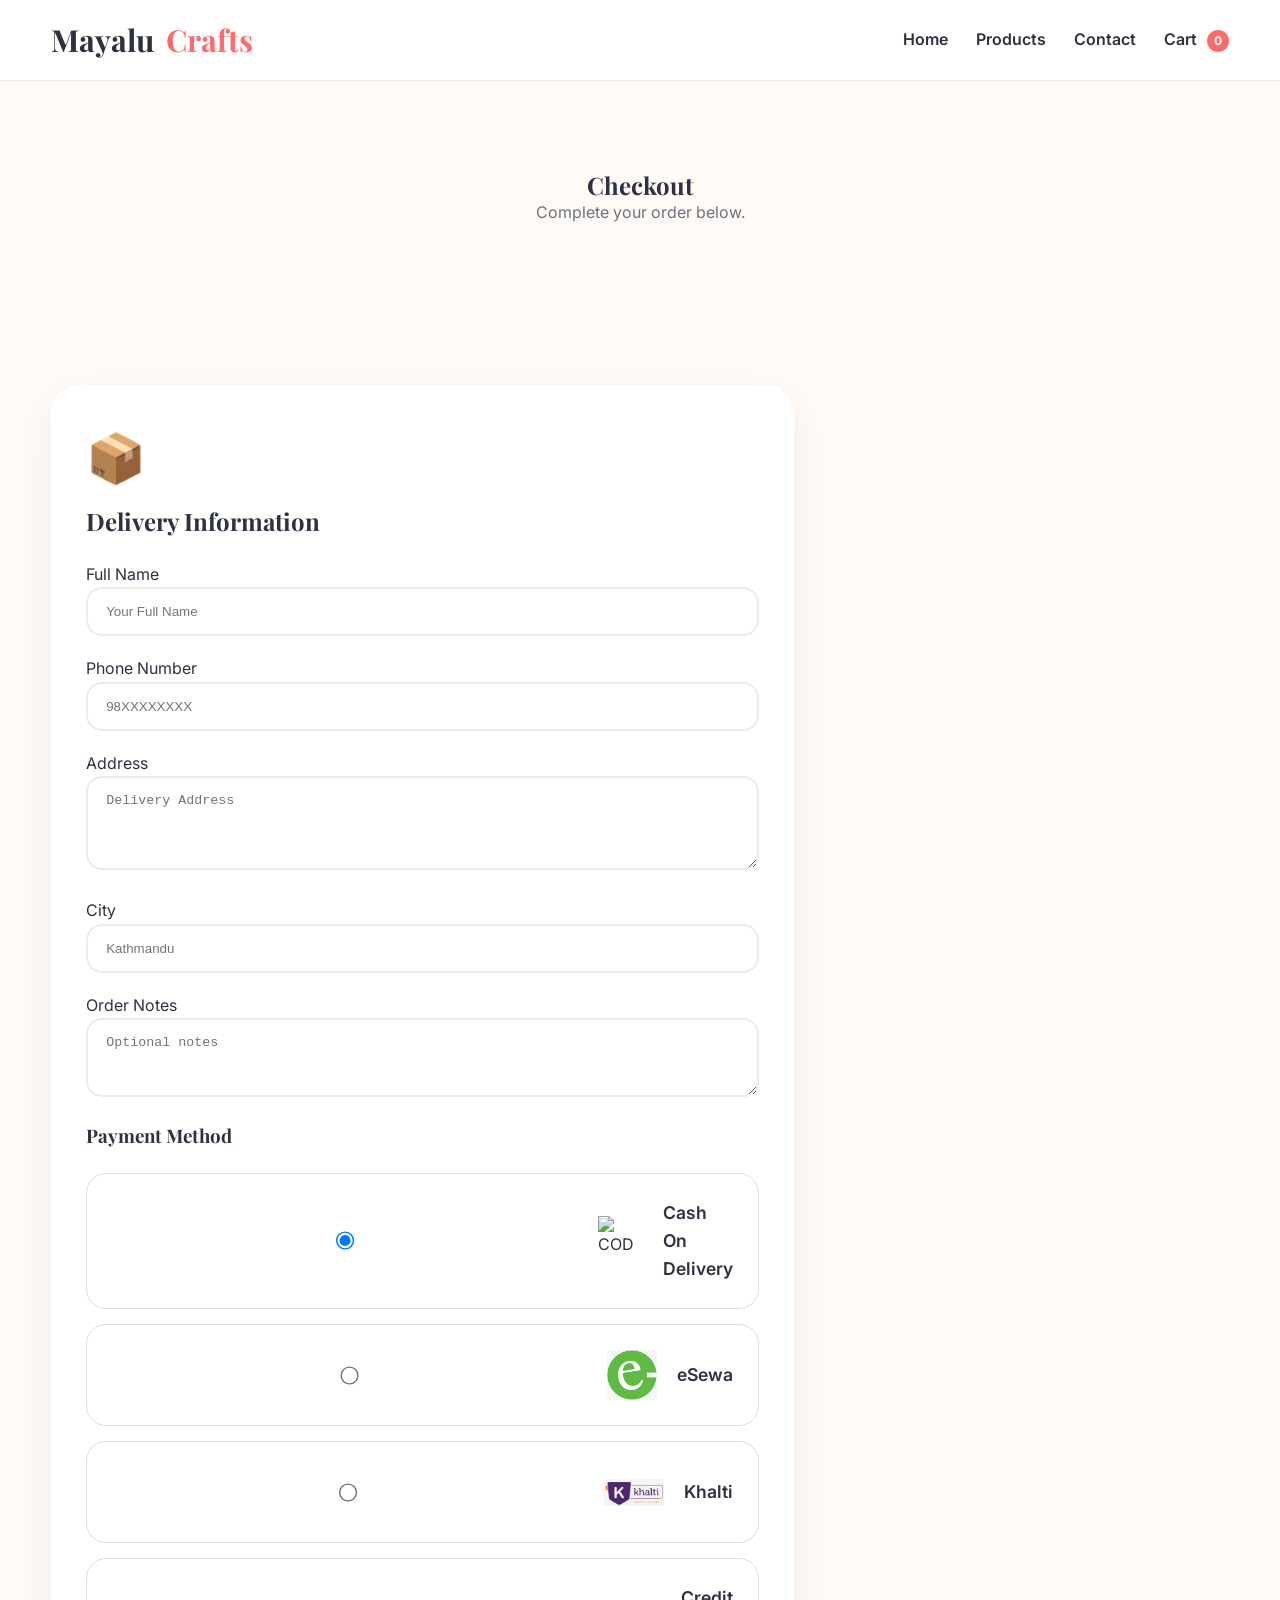
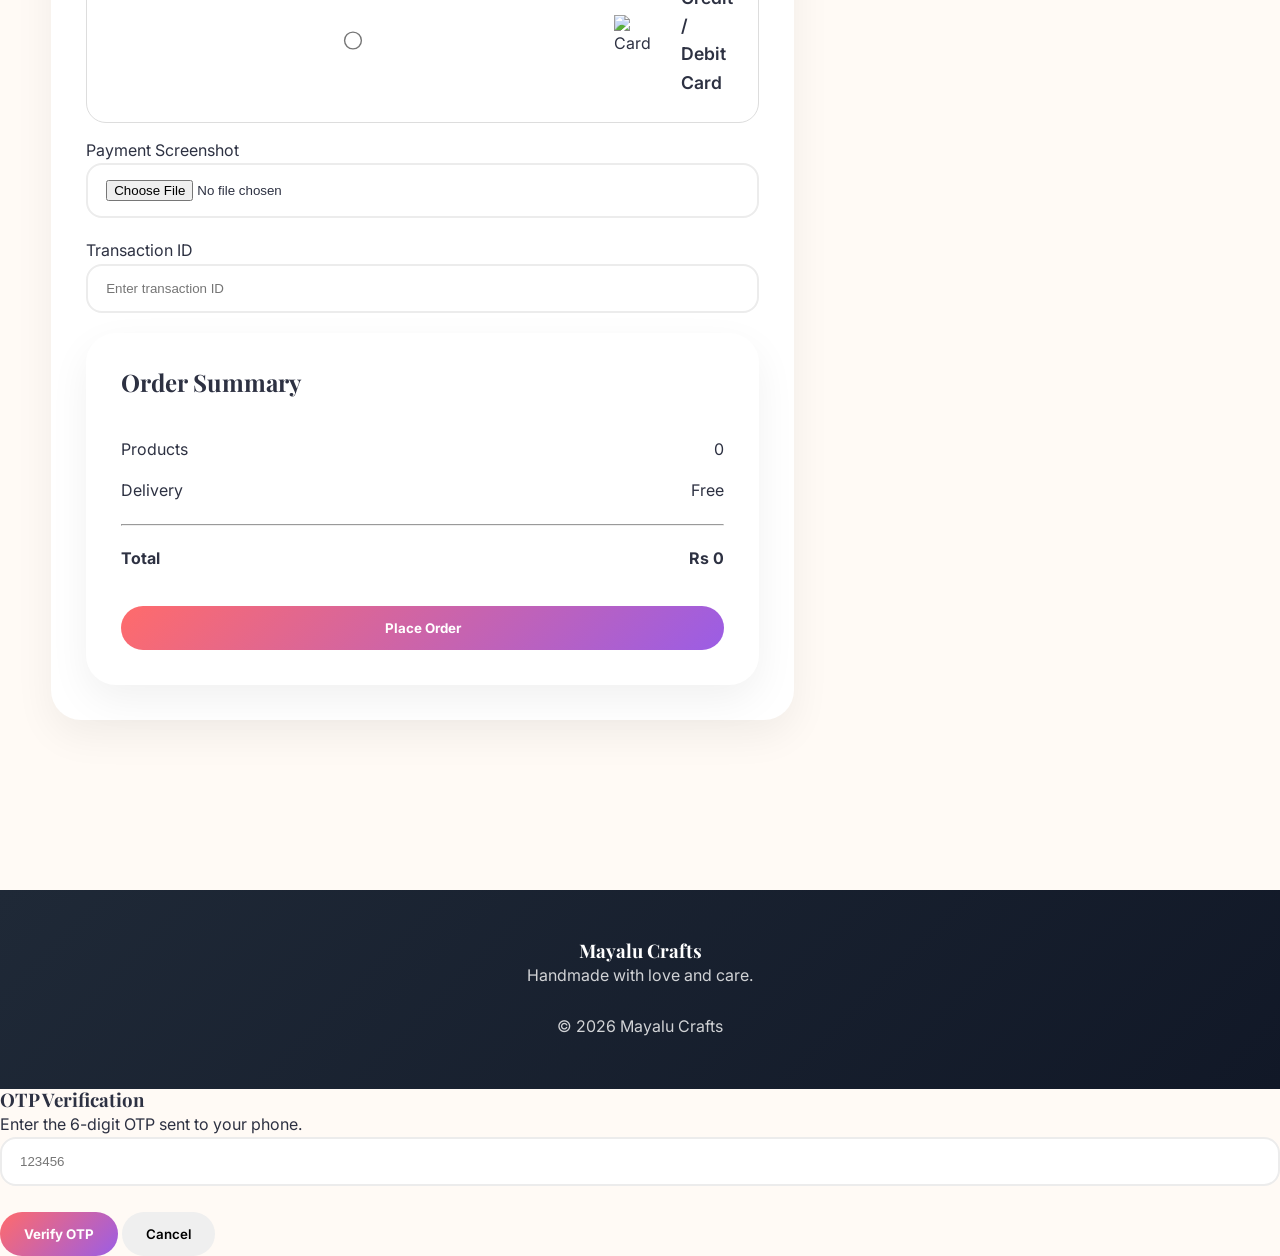
==== checkout.html @ 8ab638b1 "checkout.html" ====
<!DOCTYPE html>
<html lang="en">

<head>

    <meta charset="UTF-8">
    <meta name="viewport" content="width=device-width, initial-scale=1.0">

    <title>Checkout | Mayalu Crafts</title>

    <link rel="stylesheet" href="css/style.css">

</head>

<body>

<!-- HEADER -->

<header>

    <div class="container navbar">

        <a href="index.html" class="logo">
            Mayalu <span>Crafts</span>
        </a>

        <nav class="nav-links">

            <a href="index.html">Home</a>
            <a href="products.html">Products</a>
            <a href="contact.html">Contact</a>

            <a href="cart.html">
                Cart
                <span class="cart-count">0</span>
            </a>

        </nav>

    </div>

</header>

<!-- TITLE -->

<section class="section" style="padding-bottom:20px;">

    <div class="container">

        <div class="section-title">

            <h1>Checkout</h1>

            <p>Complete your order below.</p>

        </div>

    </div>

</section>

<!-- CHECKOUT -->

<section class="section">

<div class="container">

<div class="checkout-layout">

    <!-- LEFT -->
    <div class="checkout-card">

        <div class="checkout-icon">📦</div>

        <h2>Delivery Information</h2>

        <br>

       <form
    id="checkout-form"
    class="checkout-form"
    action="https://api.web3forms.com/submit"
    method="POST">

    <input
        type="hidden"
        name="access_key"
        value="3ee8e2d3-cfd8-4ffc-9cb8-7cc162f27c03">

    <input
        type="hidden"
        name="subject"
        value="🛒 New Mayalu Crafts Order">

            <div class="form-group">
                <label>Full Name</label>
                <input
    type="text"
    name="Full Name"
    required
    placeholder="Your Full Name">
            </div>

            <div class="form-group">
                <label>Phone Number</label>
               <input
    type="tel"
    name="Phone Number"
    required
    placeholder="98XXXXXXXX">
            </div>

            <div class="form-group">
                <label>Address</label>
               <textarea
    name="Address"
    rows="4"
    required
    placeholder="Delivery Address"></textarea>
            </div>

            <div class="form-group">
                <label>City</label>
               <input
    type="text"
    name="City"
    required
    placeholder="Kathmandu">
            </div>

            <div class="form-group">
                <label>Order Notes</label>
               <textarea
    name="Order Notes"
    rows="3"
    placeholder="Optional notes"></textarea>
            </div>

            <h3>Payment Method</h3>

            <br>

            <!-- COD -->
         <label class="payment-option">

    <input
        type="radio"
        name="payment"
        id="cod"
        value="cod"
        checked>

    <img
        src="images/cod.png"
        alt="COD"
        class="payment-logo">

    <span>
        Cash On Delivery
    </span>

</label>
            <!-- ESEWA -->

         <label class="payment-option">

    <input
        type="radio"
        name="payment"
        id="esewa"
        value="esewa">

    <img
        src="images/esewa.png"
        alt="eSewa"
        class="payment-logo">

    <span>
        eSewa
    </span>

</label>

<div id="esewa-qr" class="qr-card" style="display:none;">

    <div class="payment-qr">

        <img
            src="images/esewa-qr.jpg"
            alt="eSewa QR">

        <p>
            Scan To Pay With eSewa
        </p>

    </div>

</div>
            <!-- KHALTI -->
             
<label class="payment-option">

    <input

    type="radio"
    name="payment"
    id="khalti"
    value="khalti">

    <img
        src="images/khalti.png"
        alt="Khalti"
        class="payment-logo">

    <span>
        Khalti
    </span>

</label><div id="khalti-qr" class="qr-card" style="display:none;">

    <div class="payment-qr">

        <img
            src="images/khalti-qr.jpg"
            alt="Khalti QR">

        <p>
            Scan To Pay With Khalti
        </p>

    </div>

</div>
    <!-- CARD PAYMENT -->

<label class="payment-option">

    <input
        type="radio"
        name="payment"
        id="card"
        value="card">

    <img
        src="images/card.png"
        alt="Card"
        class="payment-logo">

    <span>
        Credit / Debit Card
    </span>

</label>

<div id="card-form" class="qr-card" style="display:none;">

    <div class="form-group">
        <label>Card Number</label>
        <input
            type="text"
            id="card-number"
            placeholder="1234 5678 9012 3456">
    </div>

    <div class="form-group">
        <label>Card Holder Name</label>
        <input
            type="text"
            id="card-name"
            placeholder="John Doe">
    </div>

    <div class="form-group">
        <label>Expiry Date</label>
        <input
            type="text"
            id="expiry"
            placeholder="MM/YY">
    </div>

    <div class="form-group">
        <label>CVV</label>
        <input
            type="password"
            id="cvv"
            placeholder="123">
    </div>

    <button
        type="button"
        class="btn btn-primary"
        onclick="showOtpPopup()">

        Verify Card

    </button>

</div>
<div class="form-group">

    <label>
        Payment Screenshot
    </label>

    <input
        type="file"
        accept="image/*">

</div>

<div class="form-group">

    <label>
        Transaction ID
    </label>

   <input
    type="text"
    name="Transaction ID"
    placeholder="Enter transaction ID">
</div>
</form>
    <!-- RIGHT -->
    <div class="checkout-card checkout-summary">

        <h2>Order Summary</h2>

        <br>

        <div class="summary-row">
            <span>Products</span>
            <span id="checkout-items-count">0</span>
        </div>

        <div class="summary-row">
            <span>Delivery</span>
            <span>Free</span>
        </div>

        <hr>

        <div class="summary-row">
            <strong>Total</strong>
            <strong id="checkout-total">Rs 0</strong>
        </div>

        <button
            type="submit"
            form="checkout-form"
            class="btn btn-primary place-order-btn">

            Place Order

        </button>

    </div>

</div>

</div>

</section>

<!-- FOOTER -->

<footer>

    <div class="container">

        <div class="footer-content">

            <h3>Mayalu Crafts</h3>

            <p>Handmade with love and care.</p>

            <br>

            <p>© 2026 Mayalu Crafts</p>

        </div>

    </div>

</footer>

<script src="js/script.js"></script>

<script>

let total = 0;

cart.forEach(item => {
    total += item.price * item.quantity;
});

document.getElementById("checkout-total").textContent =
    `Rs ${total}`;

document.getElementById("checkout-items-count").textContent =
    cart.length;


    

</script>

<script>

const cod =
    document.getElementById("cod");

const esewa =
    document.getElementById("esewa");

const khalti =
    document.getElementById("khalti");

const esewaQR =
    document.getElementById("esewa-qr");

const khaltiQR =
    document.getElementById("khalti-qr");

function updatePaymentQR(){

    esewaQR.style.display = "none";
    khaltiQR.style.display = "none";

    if(esewa.checked){

        esewaQR.style.display = "block";
    }

    if(khalti.checked){

        khaltiQR.style.display = "block";
    }
}

cod.addEventListener(
    "change",
    updatePaymentQR
);

esewa.addEventListener(
    "change",
    updatePaymentQR
);

khalti.addEventListener(
    "change",
    updatePaymentQR
);

updatePaymentQR();

</script>

<!-- OTP POPUP START -->
<div id="otp-modal" class="otp-modal">

    <div class="otp-content">

        <h3>OTP Verification</h3>

        <p>Enter the 6-digit OTP sent to your phone.</p>

        <input
            type="text"
            id="otp"
            maxlength="6"
            placeholder="123456">

        <br><br>

        <button
            class="btn btn-primary"
            onclick="verifyOtp()">
            Verify OTP
        </button>

        <button
            class="btn"
            onclick="closeOtp()">
            Cancel
        </button>

    </div>

</div>
<!-- OTP POPUP END -->
</body>
</html>
---- css/style.css ----
/* ===================================
   MAYALU CRAFTS
   DESIGN SYSTEM
=================================== */

@import url('https://fonts.googleapis.com/css2?family=Playfair+Display:wght@600;700&family=Inter:wght@400;500;600;700&display=swap');

:root{
    --primary:#ff6b6b;
    --secondary:#ffd166;
    --accent:#06d6a0;
    --blue:#118ab2;
    --purple:#9b5de5;

    --bg:#fffaf5;
    --card:#ffffff;
    --text:#2d3142;
    --muted:#6b7280;
    --border:#ececec;

    --radius:18px;

    --shadow-sm:0 4px 12px rgba(0,0,0,.05);
    --shadow-md:0 10px 25px rgba(0,0,0,.08);
    --shadow-lg:0 20px 40px rgba(0,0,0,.12);

    --transition:.3s ease;
}

/* =========================
   RESET
========================= */

*{
    margin:0;
    padding:0;
    box-sizing:border-box;
}

html{
    scroll-behavior:smooth;
}

body{
    font-family:'Inter',sans-serif;
    background:var(--bg);
    color:var(--text);
    line-height:1.6;
}

img{
    max-width:100%;
    display:block;
}

a{
    text-decoration:none;
    color:inherit;
}

button{
    font-family:inherit;
}

.container{
    width:min(1200px,92%);
    margin:auto;
}

/* =========================
   TYPOGRAPHY
========================= */

h1,h2,h3,h4{
    font-family:'Playfair Display',serif;
    line-height:1.2;
}

.section{
    padding:90px 0;
}

.section-title{
    text-align:center;
    margin-bottom:50px;
}

.section-title h2{
    font-size:clamp(2rem,4vw,3rem);
    margin-bottom:10px;
}

.section-title p{
    color:var(--muted);
}

/* =========================
   BUTTONS
========================= */

.btn{
    display:inline-flex;
    align-items:center;
    justify-content:center;
    gap:8px;

    border:none;
    cursor:pointer;

    padding:14px 24px;
    border-radius:999px;

    font-weight:600;

    transition:var(--transition);
}

.btn-primary{
    background:var(--primary);
    color:white;
}

.btn-primary:hover{
    transform:translateY(-2px);
    box-shadow:var(--shadow-md);
}

.btn-secondary{
    background:var(--secondary);
    color:#222;
}

.btn-secondary:hover{
    transform:translateY(-2px);
}

/* =========================
   HEADER
========================= */

header{
    position:sticky;
    top:0;
    z-index:1000;

    background:rgba(255,255,255,.92);
    backdrop-filter:blur(10px);

    border-bottom:1px solid var(--border);
}

.navbar{
    height:80px;

    display:flex;
    justify-content:space-between;
    align-items:center;
}

.logo{
    font-family:'Playfair Display',serif;
    font-size:1.9rem;
    font-weight:700;
}

.logo span{
    color:var(--primary);
}

.nav-links{
    display:flex;
    gap:28px;
}

.nav-links a{
    position:relative;
    font-weight:600;
}

.nav-links a::after{
    content:"";

    position:absolute;
    left:0;
    bottom:-6px;

    width:0;
    height:2px;

    background:var(--primary);

    transition:.25s;
}

.nav-links a:hover::after{
    width:100%;
}

/* =========================
   HERO
========================= */

.hero{
    min-height:85vh;

    display:flex;
    align-items:center;

    position:relative;
    overflow:hidden;
}

.hero::before{
    content:"";

    position:absolute;
    width:350px;
    height:350px;

    border-radius:50%;

    background:rgba(255,107,107,.15);

    top:-100px;
    right:-80px;
}

.hero::after{
    content:"";

    position:absolute;

    width:250px;
    height:250px;

    border-radius:50%;

    background:rgba(155,93,229,.15);

    bottom:-80px;
    left:-50px;
}

.hero-content{
    position:relative;
    z-index:2;
    max-width:650px;
}

.hero h1{
    font-size:clamp(3rem,7vw,5rem);
    margin-bottom:20px;
}

.hero p{
    color:var(--muted);
    margin-bottom:30px;
}

/* =========================
   PRODUCT CARDS
========================= */

.products-grid{
    display:grid;
    grid-template-columns:repeat(auto-fit,minmax(260px,1fr));
    gap:28px;
}

.product-card{
    background:var(--card);

    border-radius:var(--radius);

    overflow:hidden;

    box-shadow:var(--shadow-sm);

    transition:var(--transition);

    position:relative;
}

.product-card:hover{
    transform:translateY(-8px);
    box-shadow:var(--shadow-lg);
}

.product-image{
    overflow:hidden;
}

.product-card img{
    transition:.6s;
}

.product-card:hover img{
    transform:scale(1.05);
}

.product-info{
    padding:20px;
}

.product-title{
    font-size:1.2rem;
    margin-bottom:8px;
}

.product-price{
    color:var(--primary);
    font-weight:700;
    font-size:1.15rem;
    margin-bottom:12px;
}

.product-desc{
    color:var(--muted);
    font-size:.95rem;
}

.badge{
    position:absolute;
    top:15px;
    left:15px;

    padding:8px 12px;

    border-radius:999px;

    color:white;
    font-size:.8rem;
    font-weight:700;
}

.badge-featured{
    background:var(--purple);
}

.badge-sold{
    background:#ef4444;
}

.badge-low{
    background:#f59e0b;
}

/* =========================
   REVIEWS
========================= */

.review-card{
    background:white;
    padding:28px;
    border-radius:var(--radius);
    box-shadow:var(--shadow-sm);

    position:relative;
}

.review-card::before{
    content:"❝";

    position:absolute;
    top:5px;
    right:15px;

    font-size:4rem;
    opacity:.08;
}

/* =========================
   FAQ
========================= */

.faq-item{
    background:white;
    border-radius:16px;
    margin-bottom:14px;
    overflow:hidden;
}

.faq-question{
    padding:20px;
    cursor:pointer;
    font-weight:700;
}

.faq-answer{
    max-height:0;
    overflow:hidden;
    transition:.3s ease;
}

.faq-answer p{
    padding:0 20px 20px;
}

/* =========================
   NEWSLETTER
========================= */

.newsletter{
    background:linear-gradient(
        135deg,
        var(--primary),
        var(--purple)
    );

    color:white;

    border-radius:30px;
    padding:60px 30px;
    text-align:center;
}

.newsletter form{
    margin-top:20px;

    display:flex;
    gap:12px;
    justify-content:center;
    flex-wrap:wrap;
}

.newsletter input{
    width:350px;
    max-width:100%;

    padding:14px 18px;

    border:none;
    border-radius:999px;
}

/* =========================
   FOOTER
========================= */

footer{
    margin-top:80px;

    background:#1f2937;
    color:white;

    padding:50px 0;
}

.footer-content{
    text-align:center;
}

.footer-content p{
    opacity:.8;
}

/* =========================
   MICRO ANIMATIONS
========================= */

.fade-up{
    opacity:0;
    transform:translateY(30px);
}

.fade-up.show{
    opacity:1;
    transform:translateY(0);
    transition:.7s ease;
}

@keyframes pulseBadge{
    0%,100%{
        transform:scale(1);
    }

    50%{
        transform:scale(1.06);
    }
}

.badge-featured{
    animation:pulseBadge 3s infinite;
}

/* =========================
   MOBILE
========================= */

@media(max-width:768px){

    .navbar{
        flex-direction:column;
        height:auto;
        padding:20px 0;
        gap:15px;
    }

    .nav-links{
        flex-wrap:wrap;
        justify-content:center;
        gap:15px;
    }

    .hero{
        text-align:center;
        min-height:75vh;
    }

    .hero-content{
        margin:auto;
    }

}
/* =====================================
   MAYALU CRAFTS PREMIUM POLISH PACK
===================================== */

/* Product Images */

.product-image img{
    width:100%;
    height:280px;
    object-fit:cover;
}

/* Better Product Cards */

.product-card{
    border:1px solid rgba(0,0,0,.05);
}

.product-card:hover{
    transform:translateY(-10px);
}

/* Product Title Hover */

.product-title a{
    transition:.3s;
}

.product-title a:hover{
    color:var(--primary);
}

/* Premium Buttons */

.btn-primary{

    background:linear-gradient(
        135deg,
        var(--primary),
        var(--purple)
    );

    color:white;

    font-weight:700;
}

.btn-primary:hover{

    transform:translateY(-3px);

    box-shadow:
    0 15px 35px rgba(155,93,229,.25);
}

.btn:active{
    transform:scale(.98);
}

/* Cart Counter */

.cart-count{

    display:inline-flex;

    align-items:center;
    justify-content:center;

    min-width:22px;
    height:22px;

    margin-left:6px;

    background:var(--primary);

    color:white;

    border-radius:999px;

    font-size:.75rem;
    font-weight:700;
}

/* Product Details Page */

.product-details{

    display:grid;

    grid-template-columns:1.1fr .9fr;

    gap:70px;

    align-items:start;
}

.product-gallery{

    background:white;

    padding:30px;

    border-radius:35px;

    box-shadow:
    0 20px 60px rgba(0,0,0,.08);

    position:sticky;

    top:120px;
}

.product-gallery img{

    width:100%;

    height:650px;

    object-fit:cover;

    border-radius:25px;
}

.product-content{

    background:white;

    padding:45px;

    border-radius:35px;

    box-shadow:
    0 20px 60px rgba(0,0,0,.08);
}

.product-content h1{

    font-size:3rem;

    line-height:1.1;

    margin-bottom:15px;
}

.product-content .product-price{

    font-size:3rem;

    font-weight:800;

    color:var(--primary);

    margin:20px 0;
}

/* Forms */

input,
textarea,
select{

    width:100%;

    padding:15px 18px;

    border:2px solid #ececec;

    border-radius:16px;

    background:white;

    transition:.3s;
}

input:focus,
textarea:focus,
select:focus{

    outline:none;

    border-color:var(--primary);

    box-shadow:
    0 0 0 5px rgba(255,107,107,.12);
}

/* Payment Methods */

.payment-option{

    display:flex;

    align-items:center;

    gap:12px;

    background:white;

    padding:18px;

    border-radius:18px;

    border:2px solid transparent;

    margin-bottom:15px;

    transition:.3s;
}

.payment-option:hover{

    border-color:var(--primary);

    transform:translateY(-3px);
}

/* Cart Page */

.cart-item{

    display:flex;

    gap:25px;

    align-items:center;

    background:white;

    padding:25px;

    margin-bottom:20px;

    border-radius:24px;

    box-shadow:var(--shadow-sm);
}

.cart-item img{

    width:140px;

    height:140px;

    object-fit:cover;

    border-radius:18px;
}

.cart-total{

    background:white;

    padding:30px;

    border-radius:24px;

    box-shadow:var(--shadow-sm);

    text-align:right;

    margin-top:25px;
}

/* Quantity Buttons */

.quantity-btn{

    width:42px;

    height:42px;

    border:none;

    border-radius:12px;

    background:var(--primary);

    color:white;

    cursor:pointer;

    font-size:18px;

    font-weight:700;

    transition:.3s;
}

.quantity-btn:hover{

    transform:translateY(-2px);
}

/* Checkout Form */

.checkout-form{

    max-width:850px;

    margin:auto;
}

.form-group{

    margin-bottom:20px;
}

/* Contact Page */

.contact-grid{

    display:grid;

    grid-template-columns:
    1fr 1fr;

    gap:30px;
}

/* WhatsApp Button */

.whatsapp-btn{

    display:inline-block;

    background:#25D366;

    color:white;

    padding:14px 24px;

    border-radius:999px;

    font-weight:700;

    transition:.3s;
}

.whatsapp-btn:hover{

    transform:translateY(-3px);
}

/* Floating WhatsApp */

.floating-whatsapp{

    position:fixed;

    right:25px;
    bottom:25px;

    width:60px;
    height:60px;

    display:flex;

    align-items:center;
    justify-content:center;

    border-radius:50%;

    background:#25D366;

    color:white;

    font-size:28px;

    z-index:999;

    box-shadow:
    0 10px 25px rgba(0,0,0,.2);
}

/* Better Footer */

footer{

    background:
    linear-gradient(
        135deg,
        #1f2937,
        #111827
    );
}

/* Mobile */

@media(max-width:768px){

    .product-details{
        grid-template-columns:1fr;
    }

    .contact-grid{
        grid-template-columns:1fr;
    }

    .cart-item{
        flex-direction:column;
        text-align:center;
    }

    .cart-total{
        text-align:center;
    }
}
/* Logo */

.logo{
    display:flex;
    align-items:center;
    gap:12px;
}

.logo-image{
    width:90px;
    height:90px;
    object-fit:contain;
}

.mayalu{
    color:#ff6b6b;
}

.crafts{
    color:#9b5de5;
}

.logo-main{
    font-size:2rem;
}

.logo-text{
    display:flex;
    flex-direction:column;
}

.logo-main{
    font-family:'Playfair Display',serif;
    font-size:1.7rem;
    font-weight:700;
    color:var(--text);
}

.logo-tagline{
    font-size:.75rem;
    color:var(--muted);
    letter-spacing:.5px;
}
.product-details{

    display:grid;

    grid-template-columns:1fr 1fr;

    gap:70px;

    align-items:start;
}

.product-gallery{

    background:white;

    padding:20px;

    border-radius:30px;

    box-shadow:var(--shadow-md);
}

.product-gallery img{

    width:100%;

    border-radius:20px;
}

.product-content{

    background:white;

    padding:35px;

    border-radius:30px;

    box-shadow:var(--shadow-md);
}
.product-price{

    font-size:2rem;

    font-weight:800;

    color:var(--primary);

    margin:20px 0;
}

.product-gallery{
    background:white;
    padding:25px;
    border-radius:30px;
    box-shadow:var(--shadow-md);
}

.product-gallery img{
    width:100%;
    border-radius:20px;
    object-fit:cover;
}

.product-content{
    background:white;
    padding:35px;
    border-radius:30px;
    box-shadow:var(--shadow-md);
}

.rating{
    color:#f59e0b;
    font-size:1.1rem;
    margin:15px 0;
}

.rating span{
    color:var(--muted);
    font-size:.9rem;
}

.trust-badges{
    display:flex;
    flex-wrap:wrap;
    gap:12px;
}

.trust-badges span{
    background:#fff4e6;
    padding:10px 14px;
    border-radius:999px;
    font-size:.85rem;
}

.product-content .product-price{
    font-size:2rem;
    margin:15px 0;
}
.product-actions{

    display:flex;

    gap:15px;

    margin-top:30px;
}

.product-buy-btn{

    flex:1;

    font-size:1.1rem;

    padding:18px;
}

.product-cart-btn{

    min-width:180px;
}
.product-gallery img{

    width:100%;

    height:700px;

    object-fit:cover;

    border-radius:25px;
}

.product-content{

    background:white;

    padding:50px;

    border-radius:35px;

    box-shadow:
    0 25px 60px rgba(0,0,0,.08);
}
.product-details{

    background:white;

    padding:50px;

    border-radius:40px;

    box-shadow:
    0 30px 70px rgba(0,0,0,.08);
}
/* PREMIUM CART */

.cart-item{

    background:white;

    border-radius:30px;

    padding:25px;

    display:flex;

    gap:25px;

    align-items:center;

    margin-bottom:25px;

    box-shadow:
    0 15px 40px rgba(0,0,0,.06);

    transition:.3s;
}

.cart-item:hover{

    transform:translateY(-5px);
}

.cart-item img{

    width:180px;

    height:180px;

    object-fit:cover;

    border-radius:20px;
}

.cart-item h3{

    font-size:1.5rem;

    margin-bottom:10px;
}

.cart-total{

    background:white;

    border-radius:30px;

    padding:35px;

    box-shadow:
    0 15px 40px rgba(0,0,0,.06);

    position:sticky;

    top:120px;
}

.cart-total h2{

    font-size:2rem;
}

.remove-btn{

    background:#ff4d6d;

    color:white;

    border:none;

    padding:10px 18px;

    border-radius:12px;

    cursor:pointer;
}
.empty-cart{

    background:white;

    padding:80px 40px;

    border-radius:30px;

    text-align:center;

    box-shadow:
    0 15px 40px rgba(0,0,0,.05);

    max-width:700px;

    margin:auto;
}

.empty-cart h1{

    font-size:5rem;

    margin-bottom:15px;
}

.empty-cart h2{

    margin-bottom:15px;
}

.cart-summary p,
.cart-summary h2{

    display:flex;

    justify-content:space-between;

    align-items:center;

    margin:15px 0;
}

.checkout-layout{

    display:grid;

    grid-template-columns:
    1.3fr .7fr;

    gap:35px;

    align-items:start;
}

.checkout-card{

    background:white;

    padding:35px;

    border-radius:30px;

    box-shadow:
    0 15px 40px rgba(0,0,0,.06);
}

.checkout-summary{

    position:sticky;

    top:120px;
}

.summary-row{

    display:flex;

    justify-content:space-between;

    margin:15px 0;
}

.checkout-summary hr{

    margin:20px 0;
}

.place-order-btn{

    width:100%;

    margin-top:20px;
}

.checkout-icon{

    font-size:3rem;

    margin-bottom:10px;
}

@media(max-width:900px){

    .checkout-layout{

        grid-template-columns:1fr;
    }

    .checkout-summary{

        position:static;
    }

}
.toast{

    position:fixed;

    top:100px;
    right:30px;

    background:white;

    padding:16px 20px;

    border-radius:15px;

    box-shadow:
    0 10px 30px rgba(0,0,0,.15);

    font-weight:600;

    opacity:0;

    transform:translateY(-20px);

    transition:.3s;

    z-index:9999;
}

.toast.show{

    opacity:1;

    transform:translateY(0);
}

.toast.success{

    border-left:5px solid #06d6a0;
}

.toast.error{

    border-left:5px solid #ef4444;
}
/* =========================
   PAGINATION
========================= */

.pagination{

    display:flex;

    justify-content:center;

    align-items:center;

    gap:15px;

    margin-top:50px;
}

.pagination button{

    min-width:140px;
}

.pagination button:hover{

    transform:translateY(-3px);
}
.payment-qr{

    margin-top:15px;

    text-align:center;
}

.payment-qr img{

    width:220px;

    max-width:100%;

    border-radius:20px;

    box-shadow:0 10px 25px rgba(0,0,0,.1);
}

.payment-qr p{

    margin-top:10px;

    font-weight:600;
}
.payment-option{

    display:flex;

    align-items:center;

    gap:12px;

    padding:15px;

    margin-bottom:15px;

    background:white;

    border:1px solid var(--border);

    border-radius:15px;

    cursor:pointer;

    transition:.3s;
}

.payment-option:hover{

    transform:translateY(-2px);

    box-shadow:var(--shadow-sm);
}

.payment-option img{

    width:60px;
}

.payment-qr{

    text-align:center;

    margin:15px 0 25px;
}

.payment-qr img{

    width:220px;

    max-width:100%;

    border-radius:20px;

    box-shadow:var(--shadow-md);
}

.payment-qr p{

    margin-top:10px;

    font-weight:600;

    color:var(--muted);
}
.payment-option{

    display:flex;

    align-items:center;

    justify-content:space-between;

    gap:20px;

    padding:25px;

    border:1px solid #ddd;

    border-radius:20px;

    margin-bottom:15px;

    cursor:pointer;

    transition:.3s;

    background:white;
}

.payment-option:hover{

    border-color:var(--primary);

    transform:translateY(-2px);
}

.payment-option input{

    transform:scale(1.4);

    cursor:pointer;
}

.payment-logo{

    width:70px;

    height:50px;

    object-fit:contain;
}

.payment-option span{

    flex:1;

    font-size:1.1rem;

    font-weight:600;
}.qr-card{

    display:flex;

    justify-content:center;

    align-items:center;

    flex-direction:column;

    width:100%;

    margin:20px auto;

    text-align:center;
}

.payment-qr{

    background:white;

    padding:20px;

    border-radius:20px;

    box-shadow:0 10px 25px rgba(0,0,0,.08);

    display:flex;

    flex-direction:column;

    align-items:center;

    justify-content:center;
}

.payment-qr img{

    width:180px;

    height:180px;

    object-fit:contain;

    border-radius:15px;

    display:block;

    margin:0 auto;
}

.payment-qr p{

    margin-top:12px;

    font-weight:600;
}
@media(max-width:768px){

    .product-details{

        display:flex;

        flex-direction:column;

        gap:20px;
    }

    .product-gallery{

        width:100%;
    }

    .product-gallery img{

        width:100%;

        max-height:350px;

        object-fit:cover;
    }

    .product-content{

        width:100%;

        padding:25px;
    }

    .product-content h1{

        font-size:2rem;
    }

    .product-price{

        font-size:1.8rem;
    }

    .trust-badges{

        justify-content:center;
    }

    .product-content .btn{

        width:100%;

        margin-bottom:10px;
    }

}
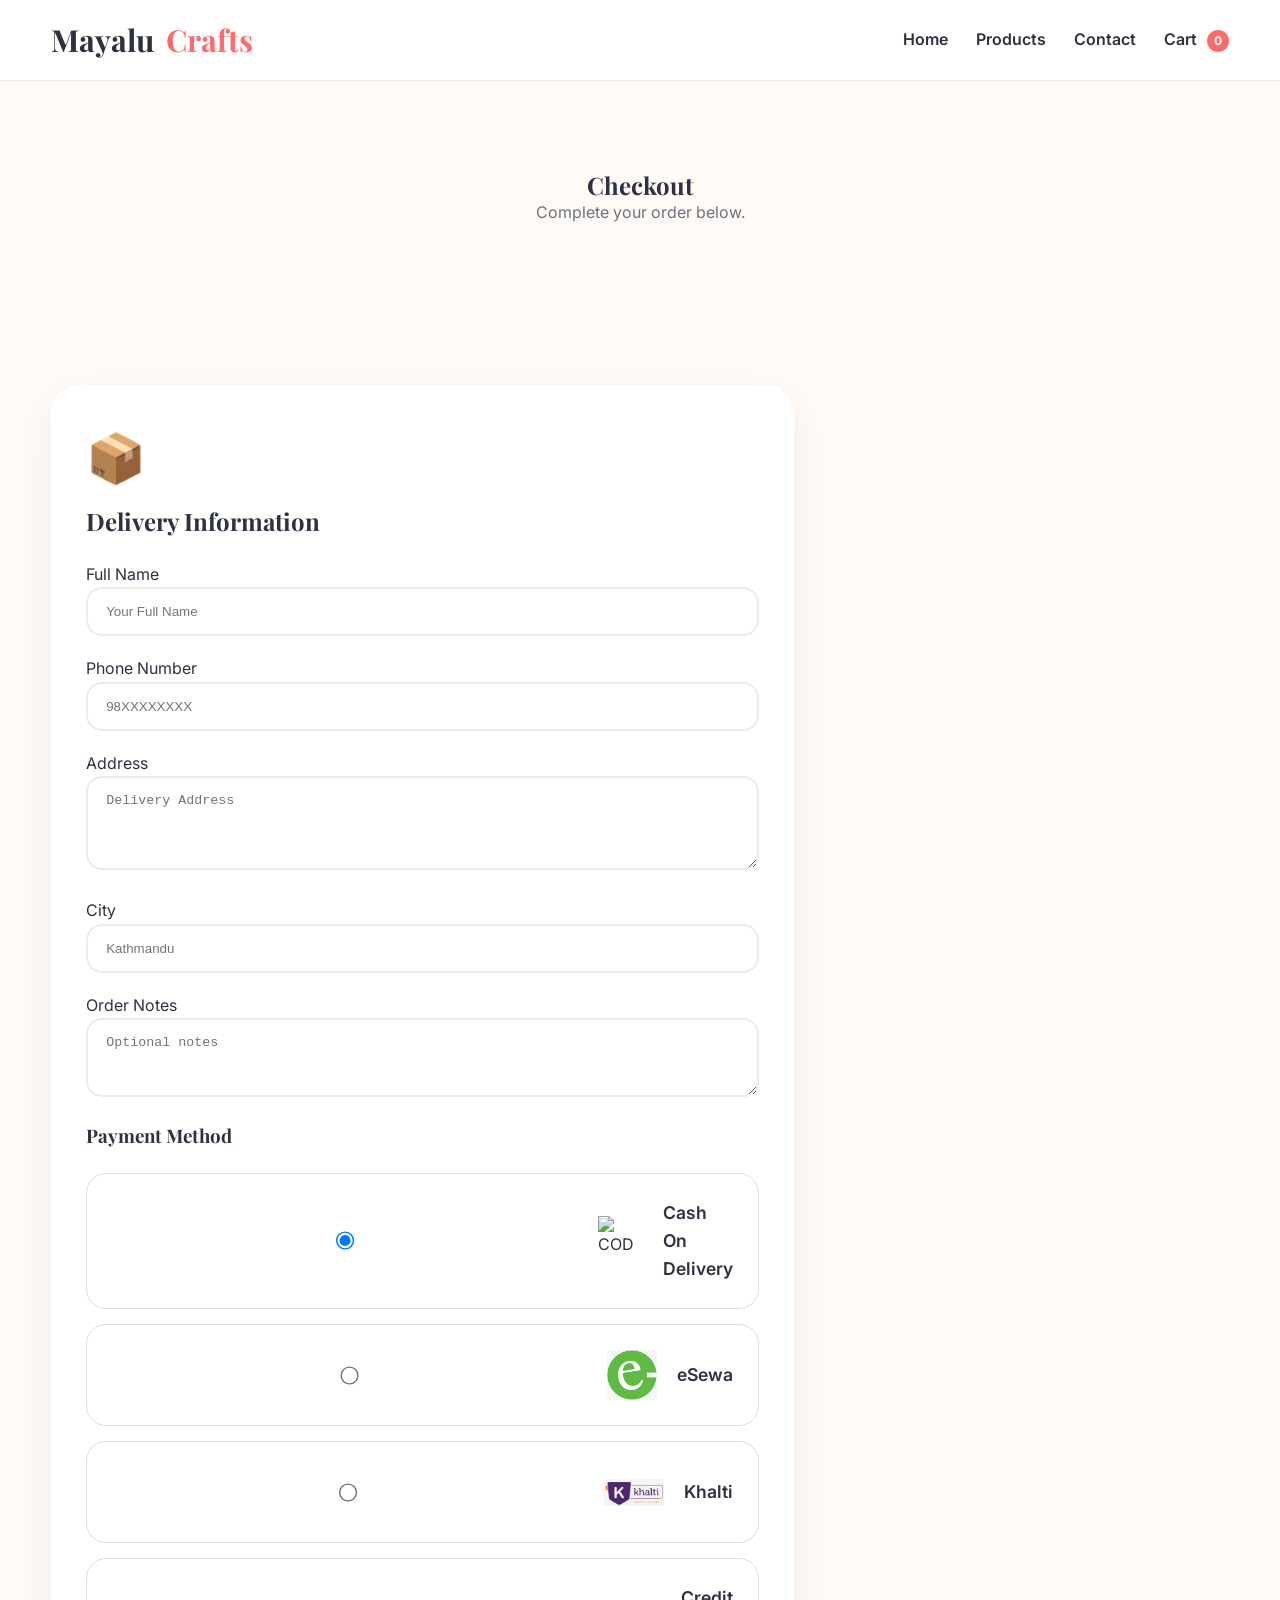
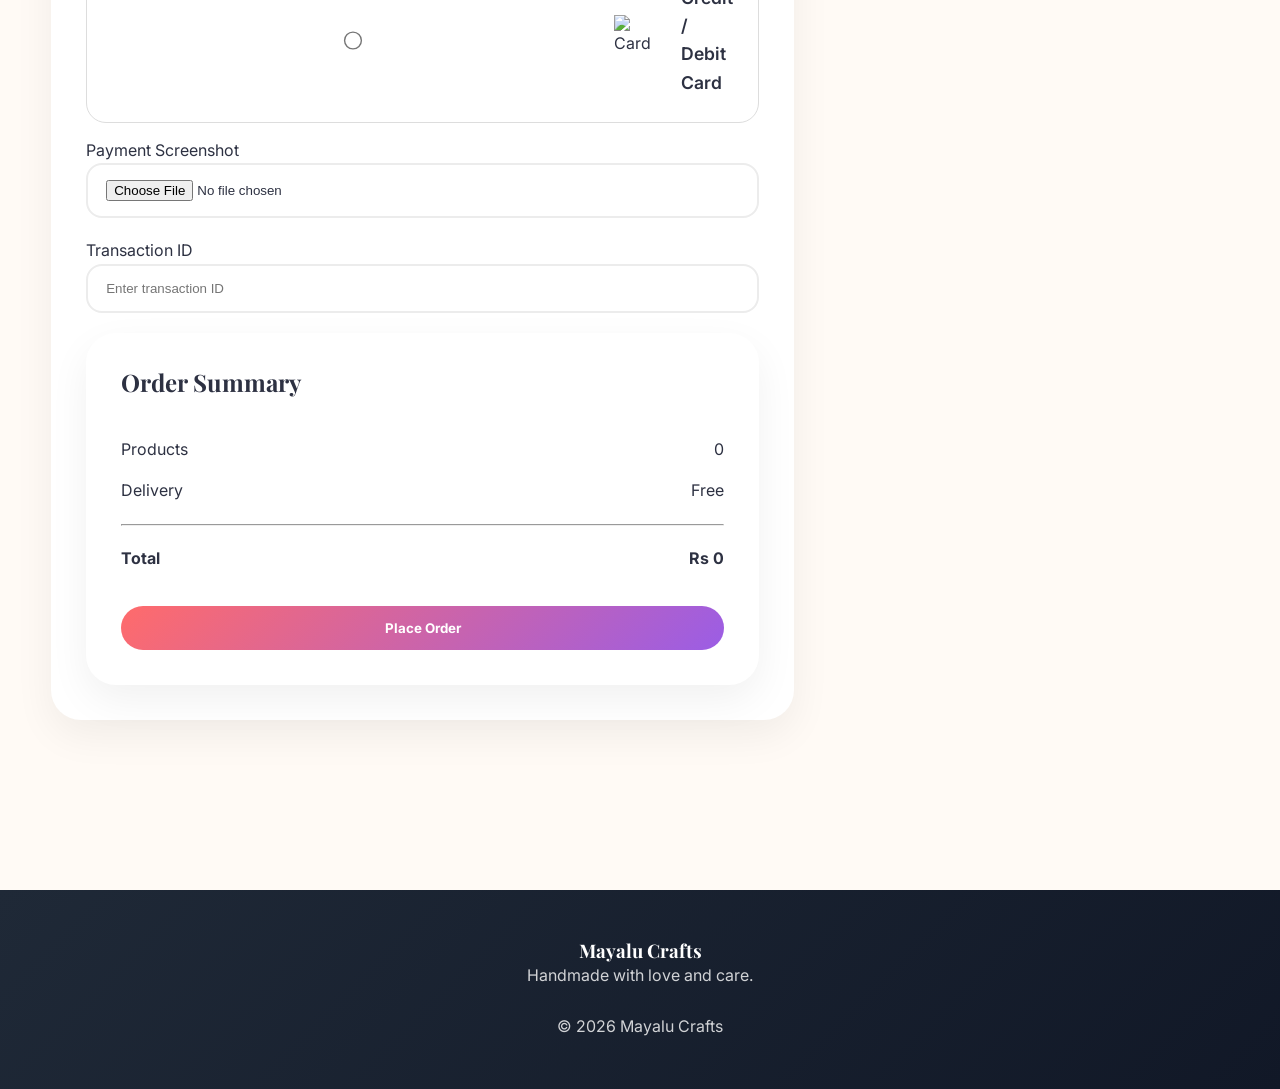
==== commit 101e6fcd: "checkout.html" ====
--- a/checkout.html
+++ b/checkout.html
@@ -407,56 +407,77 @@
 
 <script>
 
-const cod =
-    document.getElementById("cod");
-
-const esewa =
-    document.getElementById("esewa");
-
-const khalti =
-    document.getElementById("khalti");
-
-const esewaQR =
-    document.getElementById("esewa-qr");
-
-const khaltiQR =
-    document.getElementById("khalti-qr");
+const cod = document.getElementById("cod");
+const esewa = document.getElementById("esewa");
+const khalti = document.getElementById("khalti");
+const card = document.getElementById("card");
+
+const esewaQR = document.getElementById("esewa-qr");
+const khaltiQR = document.getElementById("khalti-qr");
+const cardForm = document.getElementById("card-form");
 
 function updatePaymentQR(){
 
     esewaQR.style.display = "none";
     khaltiQR.style.display = "none";
+    cardForm.style.display = "none";
 
     if(esewa.checked){
-
         esewaQR.style.display = "block";
     }
 
     if(khalti.checked){
-
         khaltiQR.style.display = "block";
     }
+
+    if(card.checked){
+        cardForm.style.display = "block";
+    }
 }
 
-cod.addEventListener(
-    "change",
-    updatePaymentQR
-);
-
-esewa.addEventListener(
-    "change",
-    updatePaymentQR
-);
-
-khalti.addEventListener(
-    "change",
-    updatePaymentQR
-);
+cod.addEventListener("change", updatePaymentQR);
+esewa.addEventListener("change", updatePaymentQR);
+khalti.addEventListener("change", updatePaymentQR);
+card.addEventListener("change", updatePaymentQR);
 
 updatePaymentQR();
 
 </script>
 
+    <script>
+
+function showOtpPopup(){
+
+    document.getElementById(
+        "otp-modal"
+    ).style.display = "flex";
+}
+
+function closeOtp(){
+
+    document.getElementById(
+        "otp-modal"
+    ).style.display = "none";
+}
+
+function verifyOtp(){
+
+    const otp =
+        document.getElementById("otp").value;
+
+    if(otp.length === 6){
+
+        alert("Card verified successfully!");
+
+        closeOtp();
+
+    }else{
+
+        alert("Please enter a valid 6-digit OTP");
+    }
+}
+
+</script>
 <!-- OTP POPUP START -->
 <div id="otp-modal" class="otp-modal">
 
--- a/css/style.css
+++ b/css/style.css
@@ -1631,4 +1631,26 @@
         margin-bottom:10px;
     }
 
-}+}
+.otp-modal{
+    display:none;
+    position:fixed;
+    inset:0;
+    background:rgba(0,0,0,.6);
+    justify-content:center;
+    align-items:center;
+    z-index:9999;
+}
+
+.otp-content{
+    background:#fff;
+    padding:25px;
+    border-radius:10px;
+    width:350px;
+    text-align:center;
+}
+
+.otp-content input{
+    width:100%;
+    padding:12px;
+}
